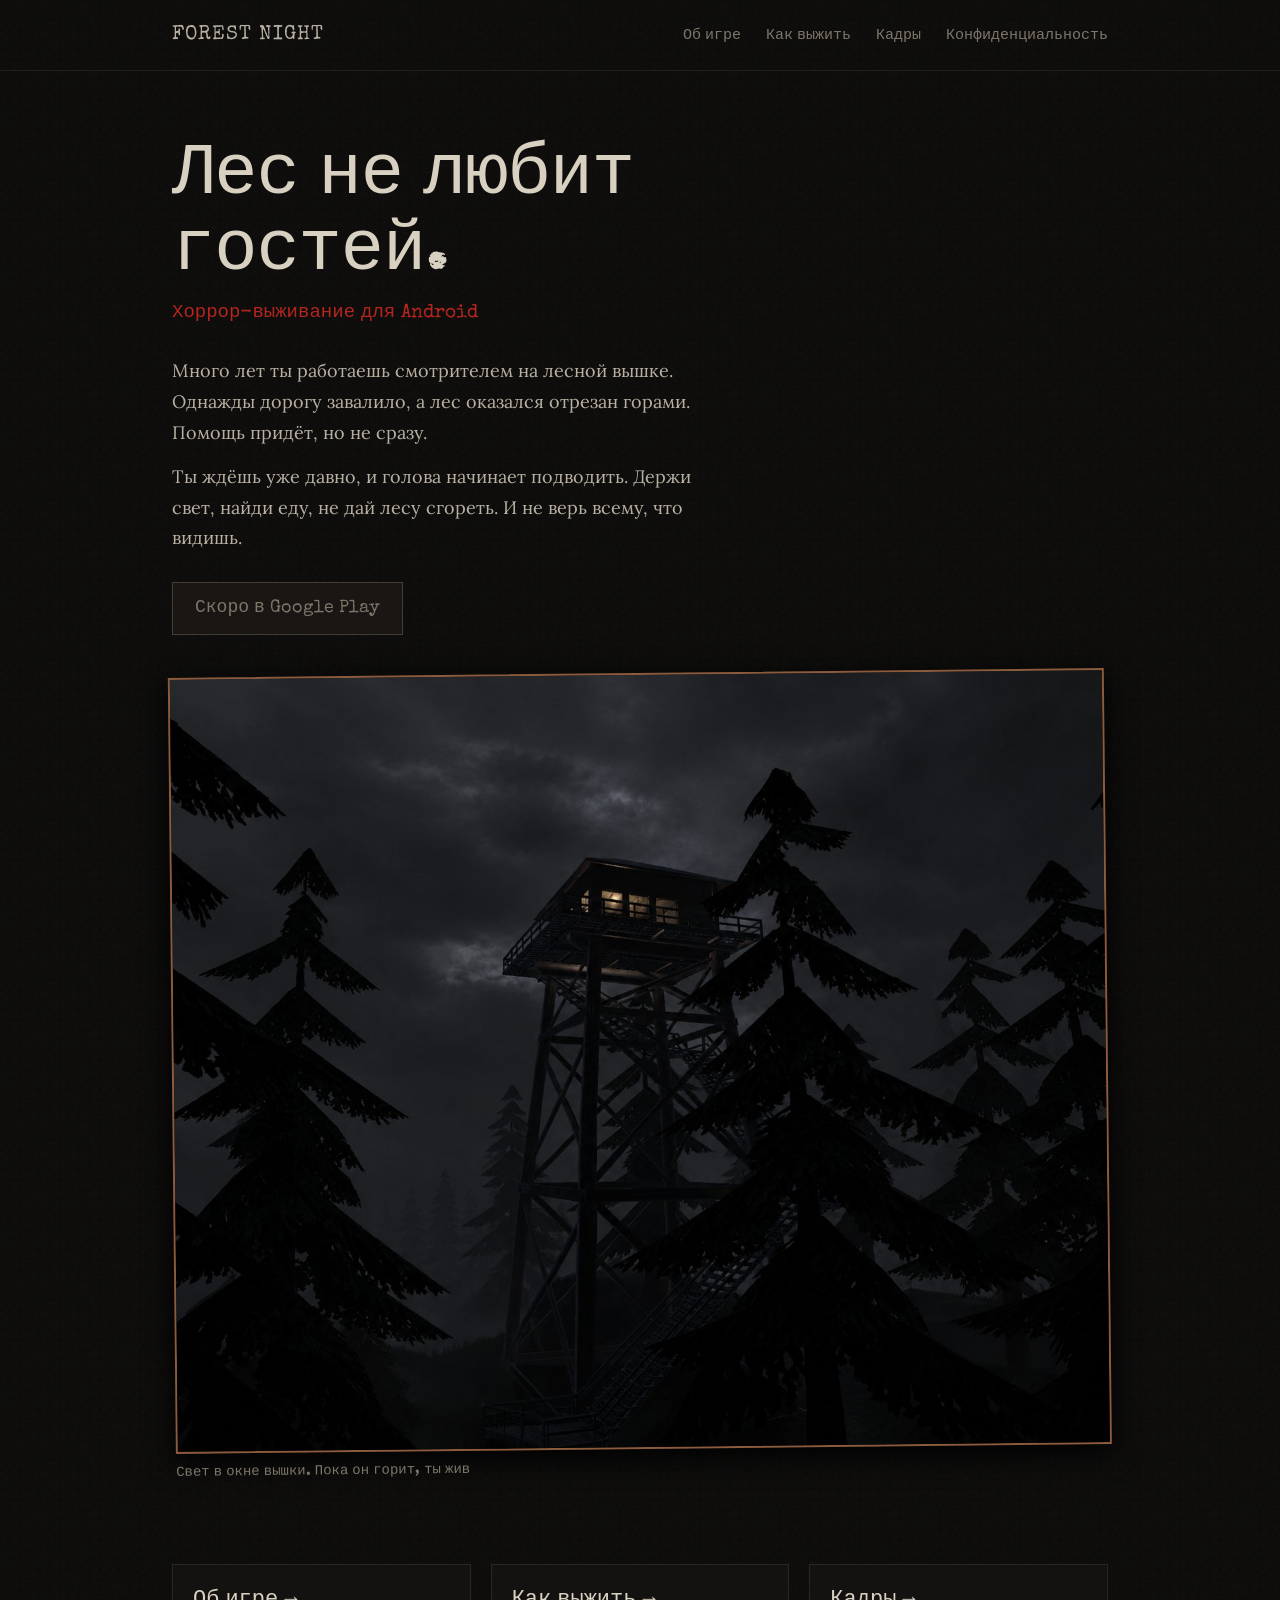
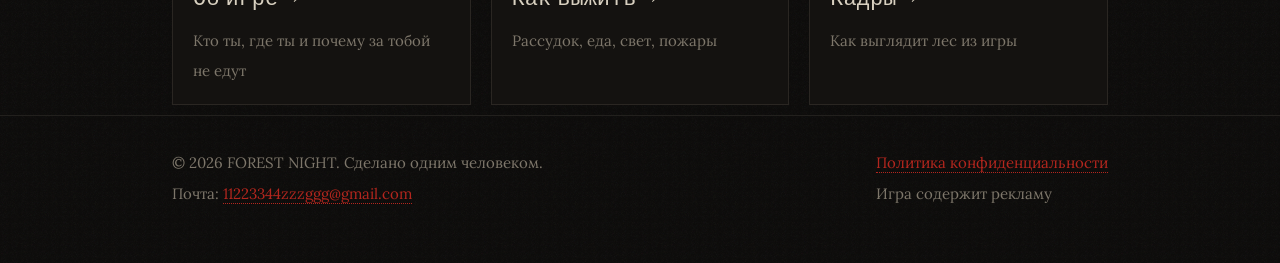
==== index.html @ fa655fe7 "Add files via upload" ====
<!DOCTYPE html>
<html lang="ru">
<head>
<meta charset="utf-8">
<meta name="viewport" content="width=device-width, initial-scale=1">
<title>FOREST NIGHT — хоррор-выживание на лесной вышке для Android</title>
<meta name="description" content="Мобильный хоррор: ты лесной смотритель на вышке, дорогу завалило, спасатели придут нескоро, а ночью в лесу кто-то ходит.">
<link rel="preconnect" href="https://fonts.googleapis.com">
<link rel="preconnect" href="https://fonts.gstatic.com" crossorigin>
<link href="https://fonts.googleapis.com/css2?family=Lora:ital@0;1&family=Special+Elite&display=swap" rel="stylesheet">
<link rel="stylesheet" href="style.css">
</head><body>
<header class="top">
  <div class="wrap">
    <a class="logo" href="index.html">FOREST NIGHT</a>
    <nav>
      <a href="about.html">Об игре</a>
      <a href="survive.html">Как выжить</a>
      <a href="gallery.html">Кадры</a>
      <a href="privacy.html">Конфиденциальность</a>
    </nav>
  </div>
</header>
<main><div class="wrap">
  <div class="hero">
    <h1>Лес не любит<br>гостей.</h1>
    <p class="sub">Хоррор-выживание для Android</p>
    <p>Много лет ты работаешь смотрителем на лесной вышке. Однажды дорогу завалило, а лес оказался отрезан горами. Помощь придёт, но не сразу.</p>
    <p>Ты ждёшь уже давно, и голова начинает подводить. Держи свет, найди еду, не дай лесу сгореть. И не верь всему, что видишь.</p>
    <a class="btn off" href="#">Скоро в Google Play</a>
    <figure class="shot tilt3">
      <img src="img/tower.jpg" alt="Лесная вышка ночью, в окне горит свет" width="1378" height="1141">
      <figcaption>Свет в окне вышки. Пока он горит, ты жив</figcaption>
    </figure>
  </div>
  <div class="cards">
    <a href="about.html"><b>Об игре →</b><span>Кто ты, где ты и почему за тобой не едут</span></a>
    <a href="survive.html"><b>Как выжить →</b><span>Рассудок, еда, свет, пожары</span></a>
    <a href="gallery.html"><b>Кадры →</b><span>Как выглядит лес из игры</span></a>
  </div>
</div></main>
<footer>
  <div class="wrap">
    <div>
      <p>© 2026 FOREST NIGHT. Сделано одним человеком.</p>
      <p>Почта: <a href="mailto:11223344zzzggg@gmail.com">11223344zzzggg@gmail.com</a></p>
    </div>
    <div>
      <p><a href="privacy.html">Политика конфиденциальности</a></p>
      <p>Игра содержит рекламу</p>
    </div>
  </div>
</footer>
</body>
</html>
---- style.css ----
:root{
  --bg:#0c0b0a;
  --bg2:#141210;
  --text:#b8b0a2;
  --dim:#7d766a;
  --rust:#8c5b3d;
  --blood:#b3261e;
  --sanity:#7a2287;
  --head:'Special Elite','Courier New',monospace;
  --body:'Lora',Georgia,'Times New Roman',serif;
}
*{box-sizing:border-box}
html{scroll-behavior:smooth}
body{
  margin:0;background:var(--bg);color:var(--text);
  font:18px/1.7 var(--body);
  background-image:url("data:image/svg+xml,%3Csvg xmlns='http://www.w3.org/2000/svg' width='160' height='160'%3E%3Cfilter id='n'%3E%3CfeTurbulence baseFrequency='.9' numOctaves='2'/%3E%3C/filter%3E%3Crect width='160' height='160' filter='url(%23n)' opacity='.06'/%3E%3C/svg%3E");
}
a{color:var(--blood);text-decoration:none;border-bottom:1px dotted var(--blood)}
a:hover{color:#e04a40}
.wrap{max-width:980px;margin:0 auto;padding:0 22px}

header.top{padding:18px 0;border-bottom:1px solid #22201d}
header.top .wrap{display:flex;justify-content:space-between;align-items:baseline;gap:12px;flex-wrap:wrap}
.logo{font-family:var(--head);font-size:20px;color:var(--text);border:0;letter-spacing:1px}
nav a{font-family:var(--head);font-size:15px;margin-left:20px;color:var(--dim);border:0}
nav a:hover{color:var(--text)}

.hero{padding:70px 0 50px;position:relative}
.hero h1{font-family:var(--head);font-weight:400;font-size:clamp(38px,7vw,72px);line-height:1.05;margin:0 0 6px;color:#d8d0c0;letter-spacing:-1px}
.hero .sub{font-family:var(--head);color:var(--blood);font-size:19px;margin:0 0 26px}
.hero p{max-width:560px;margin:0 0 14px}
.hero .shot{margin-top:38px}

.btn{display:inline-block;font-family:var(--head);font-size:18px;color:#e8dfcf;background:#3a0f0c;border:1px solid var(--blood);padding:10px 22px;margin-top:14px}
.btn:hover{background:var(--blood);color:#fff}
.btn.off{border-color:#443d36;background:#191614;color:var(--dim);cursor:default}

.shot{margin:0}
.shot img{display:block;width:100%;height:auto;border:2px solid var(--rust);box-shadow:0 8px 30px #000}
.shot figcaption{font-family:var(--head);font-size:14px;color:var(--dim);margin-top:8px}

section{padding:46px 0;border-top:1px solid #1e1c19}
section h2{font-family:var(--head);font-weight:400;font-size:30px;margin:0 0 4px;color:#cfc6b6}
section h2 small{font-size:15px;color:var(--dim);margin-left:10px}

.row{display:grid;grid-template-columns:1fr 1.15fr;gap:34px;align-items:center;margin-top:22px}
.row.flip{grid-template-columns:1.15fr 1fr}
.row.flip .shot{order:-1}
.tilt1{transform:rotate(-1.2deg)}
.tilt2{transform:rotate(.9deg)}
.tilt3{transform:rotate(-.6deg)}
.row p{margin:0 0 12px}

.note{font-family:var(--head);color:var(--dim);border-left:3px solid var(--rust);padding:2px 0 2px 16px;margin:30px 0 0;max-width:600px}

.bar{height:10px;background:#1a1816;border:1px solid var(--rust);max-width:260px;margin:6px 0 14px}
.bar i{display:block;height:100%;background:var(--sanity);width:62%}

footer{border-top:1px solid #22201d;padding:34px 0 50px;color:var(--dim);font-size:15px}
footer .wrap{display:flex;justify-content:space-between;gap:20px;flex-wrap:wrap}
footer p{margin:0 0 6px}

.doc{padding:50px 0}
.doc h1{font-family:var(--head);font-weight:400;font-size:38px;margin:0 0 6px;color:#d8d0c0}
.doc h2{font-family:var(--head);font-weight:400;font-size:22px;margin:34px 0 6px;color:#cfc6b6}
.doc p,.doc li{max-width:700px}

@media(max-width:760px){
  body{font-size:17px}
  .row,.row.flip{grid-template-columns:1fr;gap:18px}
  .row.flip .shot{order:0}
  .hero{padding-top:44px}
  nav a{margin:0 16px 0 0}
}

/* --- многостраничная версия --- */
nav a.on{color:var(--text);border-bottom:1px solid var(--blood)}
.page{padding:56px 0 30px}
.page h1{font-family:var(--head);font-weight:400;font-size:clamp(34px,6vw,54px);line-height:1.1;margin:0 0 8px;color:#d8d0c0}
.page .sub{font-family:var(--head);color:var(--blood);font-size:18px;margin:0 0 26px}
.page p{max-width:680px;margin:0 0 14px}
.cards{display:grid;grid-template-columns:repeat(3,1fr);gap:20px;margin:34px 0 10px}
.cards a{display:block;border:1px solid #2a2622;padding:18px 20px;background:var(--bg2);color:var(--text)}
.cards a:hover{border-color:var(--blood)}
.cards b{font-family:var(--head);font-weight:400;font-size:22px;display:block;color:#d8d0c0;margin-bottom:4px}
.cards span{font-size:15px;color:var(--dim)}
.guide{padding:38px 0 6px;border-top:1px solid #1e1c19}
.guide h2{font-family:var(--head);font-weight:400;font-size:28px;margin:0 0 8px;color:#cfc6b6}
.guide p{max-width:680px;margin:0 0 12px}
.guide .shot{margin-top:18px}
.gal{display:grid;grid-template-columns:1fr 1fr;gap:28px;margin:28px 0 40px}
.gal .wide{grid-column:1/-1}
.gal .shot:nth-child(odd){transform:rotate(-.5deg)}
.gal .shot:nth-child(even){transform:rotate(.6deg)}
@media(max-width:760px){.cards,.gal{grid-template-columns:1fr}.gal .shot{transform:none!important}}
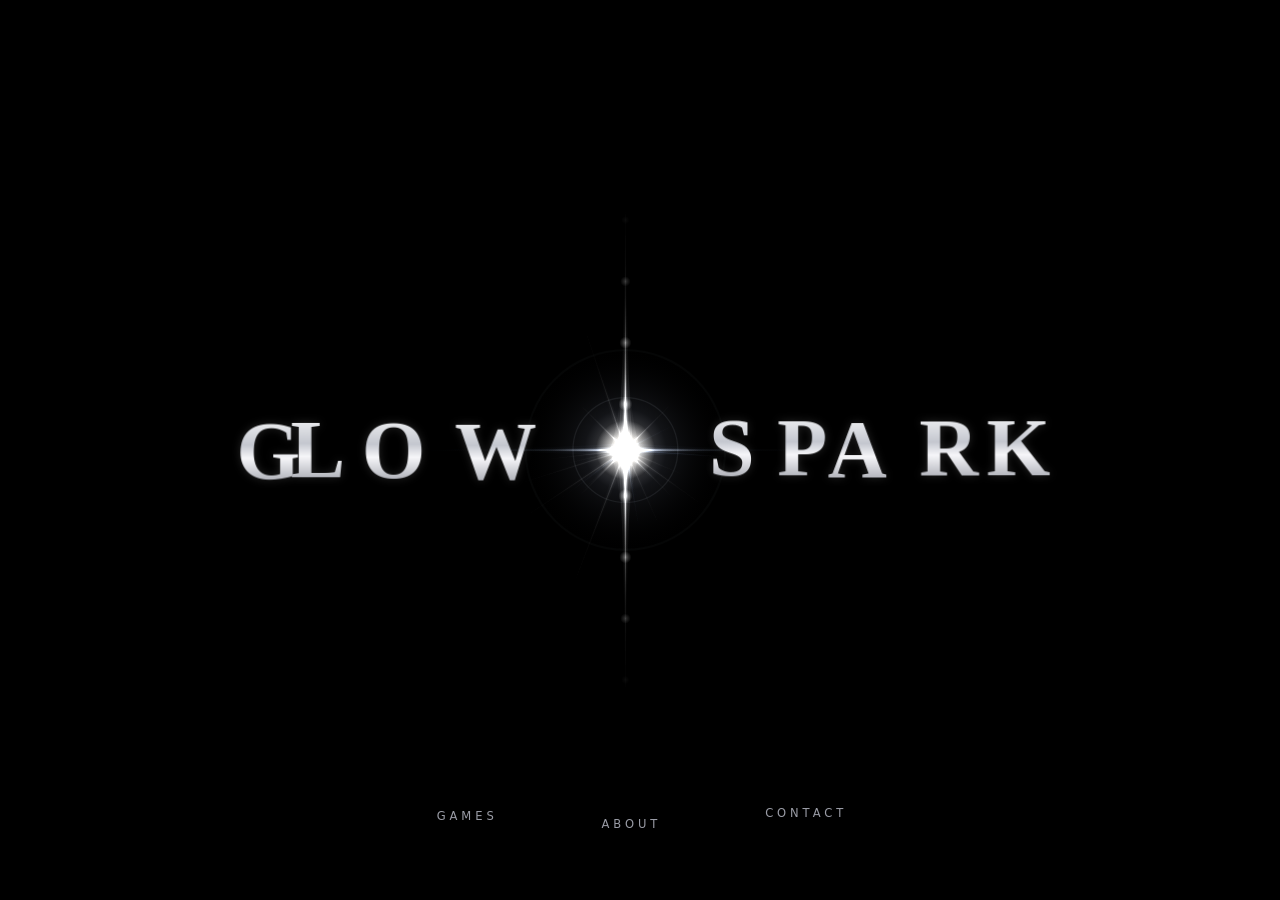
==== commit f6c8e40b: "Rename GLOW SPARK1.html to index.html" ====
--- a/index.html
+++ b/index.html
@@ -2,54 +2,149 @@
 <html lang="ru">
 <head>
 <meta charset="utf-8">
-<meta name="viewport" content="width=device-width, initial-scale=1">
-<title>FOREST NIGHT — хоррор-выживание на лесной вышке для Android</title>
-<meta name="description" content="Мобильный хоррор: ты лесной смотритель на вышке, дорогу завалило, спасатели придут нескоро, а ночью в лесу кто-то ходит.">
+<meta name="viewport" content="width=device-width, initial-scale=1, viewport-fit=cover">
+<title>GLOW SPARK</title>
 <link rel="preconnect" href="https://fonts.googleapis.com">
 <link rel="preconnect" href="https://fonts.gstatic.com" crossorigin>
-<link href="https://fonts.googleapis.com/css2?family=Lora:ital@0;1&family=Special+Elite&display=swap" rel="stylesheet">
-<link rel="stylesheet" href="style.css">
-</head><body>
-<header class="top">
-  <div class="wrap">
-    <a class="logo" href="index.html">FOREST NIGHT</a>
-    <nav>
-      <a href="about.html">Об игре</a>
-      <a href="survive.html">Как выжить</a>
-      <a href="gallery.html">Кадры</a>
-      <a href="privacy.html">Конфиденциальность</a>
-    </nav>
-  </div>
-</header>
-<main><div class="wrap">
-  <div class="hero">
-    <h1>Лес не любит<br>гостей.</h1>
-    <p class="sub">Хоррор-выживание для Android</p>
-    <p>Много лет ты работаешь смотрителем на лесной вышке. Однажды дорогу завалило, а лес оказался отрезан горами. Помощь придёт, но не сразу.</p>
-    <p>Ты ждёшь уже давно, и голова начинает подводить. Держи свет, найди еду, не дай лесу сгореть. И не верь всему, что видишь.</p>
-    <a class="btn off" href="#">Скоро в Google Play</a>
-    <figure class="shot tilt3">
-      <img src="img/tower.jpg" alt="Лесная вышка ночью, в окне горит свет" width="1378" height="1141">
-      <figcaption>Свет в окне вышки. Пока он горит, ты жив</figcaption>
-    </figure>
-  </div>
-  <div class="cards">
-    <a href="about.html"><b>Об игре →</b><span>Кто ты, где ты и почему за тобой не едут</span></a>
-    <a href="survive.html"><b>Как выжить →</b><span>Рассудок, еда, свет, пожары</span></a>
-    <a href="gallery.html"><b>Кадры →</b><span>Как выглядит лес из игры</span></a>
-  </div>
-</div></main>
-<footer>
-  <div class="wrap">
-    <div>
-      <p>© 2026 FOREST NIGHT. Сделано одним человеком.</p>
-      <p>Почта: <a href="mailto:11223344zzzggg@gmail.com">11223344zzzggg@gmail.com</a></p>
-    </div>
-    <div>
-      <p><a href="privacy.html">Политика конфиденциальности</a></p>
-      <p>Игра содержит рекламу</p>
-    </div>
-  </div>
-</footer>
+<link href="https://fonts.googleapis.com/css2?family=Cinzel:wght@500;600&family=Montserrat:wght@500&display=swap" rel="stylesheet">
+<style>
+:root{color-scheme:dark;--bg:#000;box-sizing:border-box;padding-top:env(safe-area-inset-top,0px);padding-bottom:env(safe-area-inset-bottom,0px)}
+html{height:100%;background:var(--bg);scroll-padding-top:env(safe-area-inset-top,0px)}
+body{margin:0;height:100%;background:var(--bg);overflow:hidden;touch-action:none;-webkit-user-select:none;user-select:none}
+#fx{position:fixed;inset:0;width:100%;height:100%;display:block}
+.stage{position:fixed;inset:0;display:grid;place-items:center;pointer-events:none}
+h1{margin:0;display:flex;align-items:center;font:600 clamp(26px,6.4vw,104px)/1 Cinzel,"Trajan Pro",Georgia,serif;letter-spacing:.02em}
+.w{display:flex}
+#gap{width:clamp(56px,13vw,190px);height:1px}
+.ch{display:inline-block;margin:0 .085em;will-change:transform,opacity;
+  background:linear-gradient(180deg,#fff 0%,#c4c7cf 42%,#f6f6f9 58%,#8b8e98 100%);
+  -webkit-background-clip:text;background-clip:text;color:transparent}
+.nav{position:fixed;left:0;right:0;bottom:calc(64px + env(safe-area-inset-bottom,0px));display:flex;justify-content:center;align-items:center;gap:clamp(24px,7vw,88px)}
+.nav button{appearance:none;background:none;border:0;margin:0;padding:10px 6px;cursor:pointer;font:500 clamp(10px,.9vw,12px)/1 Montserrat,system-ui,sans-serif;letter-spacing:.34em;text-indent:.34em;color:#9a9ca6;transition:color .3s,text-shadow .3s;animation:glint 8s ease-in-out infinite;-webkit-tap-highlight-color:transparent}
+.nav button:nth-child(1){transform:translateY(-3px)}
+.nav button:nth-child(2){transform:translateY(5px);animation-duration:11s;animation-delay:-4s}
+.nav button:nth-child(3){transform:translateY(-6px);animation-duration:9.5s;animation-delay:-7s}
+.nav button:hover,.nav button:focus-visible{animation:none;outline:none;color:#fff;text-shadow:0 0 6px #fff,0 0 16px rgba(205,218,255,.9),0 0 36px rgba(170,195,255,.6)}
+@keyframes glint{0%,58%,100%{color:#9a9ca6;text-shadow:0 0 0 rgba(255,255,255,0)}70%{color:#eceef6;text-shadow:0 0 8px rgba(255,255,255,.5),0 0 20px rgba(190,205,255,.3)}82%{color:#9a9ca6;text-shadow:0 0 0 rgba(255,255,255,0)}}
+@media (prefers-reduced-motion:reduce){.nav button{animation:none}}
+.nav{z-index:5}
+.nav button[aria-expanded="true"]{animation:none;color:#fff;text-shadow:0 0 6px #fff,0 0 16px rgba(205,218,255,.9),0 0 36px rgba(170,195,255,.6)}
+.veil{position:fixed;inset:0;z-index:3;display:grid;grid-template-rows:minmax(0,1fr);place-items:center;padding:16px 16px 124px;background:rgba(0,0,0,.62);opacity:0;visibility:hidden;transition:opacity .35s,visibility .35s}
+.veil.on{opacity:1;visibility:visible}
+.card{display:none;position:relative;box-sizing:border-box;width:min(100%,480px);max-height:100%;overflow:auto;touch-action:pan-y;-webkit-user-select:text;user-select:text;padding:28px 26px 26px;background:rgba(10,10,13,.84);-webkit-backdrop-filter:blur(12px);backdrop-filter:blur(12px);border:1px solid rgba(255,255,255,.14);border-radius:3px;box-shadow:0 0 70px rgba(190,205,255,.14),inset 0 0 40px rgba(255,255,255,.03);color:#c4c6cf;font:400 14px/1.65 Montserrat,system-ui,sans-serif}
+.card.on{display:block;animation:rise .4s ease both}
+@keyframes rise{from{opacity:0;transform:translateY(10px)}to{opacity:1;transform:none}}
+.card h2{margin:0 0 16px;font:600 22px/1.1 Cinzel,Georgia,serif;letter-spacing:.14em;color:#f2f3f8}
+.card p{margin:0 0 12px}
+.card :focus-visible{outline:1px solid rgba(255,255,255,.65);outline-offset:3px}
+.x{position:absolute;top:8px;right:10px;appearance:none;background:none;border:0;padding:6px 10px;color:#9a9ca6;font:24px/1 system-ui,sans-serif;cursor:pointer;transition:color .3s,text-shadow .3s}
+.x:hover{color:#fff;text-shadow:0 0 10px rgba(205,218,255,.9)}
+.game{border:1px solid rgba(255,255,255,.14);transition:border-color .3s,box-shadow .3s}
+.game:hover{border-color:rgba(255,255,255,.4);box-shadow:0 0 30px rgba(190,205,255,.18)}
+.game img{display:block;width:100%;height:170px;object-fit:cover;object-position:50% 28%;filter:brightness(.92)}
+.gi{padding:16px 18px 18px}
+.gi h3{margin:0 0 4px;font:600 22px/1.15 Cinzel,Georgia,serif;letter-spacing:.1em;color:#fff;text-shadow:0 0 14px rgba(200,215,255,.35)}
+.gi .tag{margin:0 0 10px;font-size:12px;letter-spacing:.08em;color:#9a9ca6}
+.badge{display:inline-block;padding:4px 10px;border:1px solid rgba(255,255,255,.28);font-size:11px;letter-spacing:.12em;color:#e6e8f0}
+.card a.mail{color:#fff;text-decoration:none;border-bottom:1px dotted rgba(255,255,255,.45);word-break:break-all}
+.card a.mail:hover{text-shadow:0 0 10px rgba(205,218,255,.9)}
+@media (prefers-reduced-motion:reduce){.card.on{animation:none}}
+.stage{transition:transform .7s cubic-bezier(.22,.7,.2,1)}
+body.open .stage{transform:translateY(-34vh)}
+.veil{background:none;padding:calc(16vh + 90px) 16px 124px;place-items:start center}
+.card{padding:22px;font-size:13.5px}
+.card h2{font-size:20px;margin-bottom:12px}
+.game{display:block;color:inherit;text-decoration:none}
+.game img{height:104px}
+.gi{padding:14px 16px 16px}
+#p-about{width:min(100%,340px);text-align:center;padding:34px 26px}
+#p-about .only{margin:0;font-size:17px;letter-spacing:.12em;color:#f2f3f8}
+</style>
+</head>
+<body>
+<canvas id="fx"></canvas>
+<main class="stage"><h1 id="title" aria-label="Glow Spark"><span class="w" id="wl" aria-hidden="true"></span><span id="gap"></span><span class="w" id="wr" aria-hidden="true"></span></h1></main>
+<nav class="nav" style="pointer-events:auto"><button type="button" data-p="games">GAMES</button><button type="button" data-p="about">ABOUT</button><button type="button" data-p="contact">CONTACT</button></nav>
+<div class="veil" id="veil">
+<section class="card" id="p-games" role="dialog" aria-label="Игры"><button class="x" type="button" aria-label="Закрыть">×</button><h2>Игры</h2>
+<a class="game" href="about.html"><img src="[data-uri]" alt="Лесная вышка ночью, в окне горит свет" width="640" height="530"><div class="gi"><h3>FOREST NIGHT</h3><p class="tag">Хоррор-выживание для Android</p><p>Ты лесной смотритель на вышке. Дорогу завалило, помощь придёт нескоро, а ночью в лесу кто-то ходит. Держи свет, найди еду, не дай лесу сгореть.</p><span class="badge">Скоро в Google Play</span></div></a></section>
+<section class="card" id="p-about" role="dialog" aria-label="О студии"><button class="x" type="button" aria-label="Закрыть">×</button><p class="only">Инди разработчик игр</p></section>
+<section class="card" id="p-contact" role="dialog" aria-label="Связь"><button class="x" type="button" aria-label="Закрыть">×</button><h2>Связь</h2>
+<p>Вопросы, баги и предложения пиши на почту:</p>
+<p><a class="mail" href="mailto:11223344zzzggg@gmail.com">11223344zzzggg@gmail.com</a></p></section>
+</div>
+<script>
+(()=>{
+const cv=document.getElementById('fx'),ctx=cv.getContext('2d'),title=document.getElementById('title'),gap=document.getElementById('gap');
+const L=[];
+function build(el,text){[...text].forEach(c=>{const s=document.createElement('span');s.className='ch';s.textContent=c;el.appendChild(s);
+  L.push({s,x:0,y:0,r:0,o:1,cx:0,cy:0,ph:Math.random()*6.28,sp:.4+Math.random()*.8,am:7+Math.random()*13,rs:Math.random()<.5?-1:1,rv:.4+Math.random()*.8})})}
+build(document.getElementById('wl'),'GLOW');build(document.getElementById('wr'),'SPARK');
+const R=[];for(let i=0;i<64;i++)R.push({a:Math.random()*6.283,sp:(Math.random()-.5)*.3,len:.3+Math.random()*.7,ph:Math.random()*6.28,f:1+Math.random()*2.5,c:Math.random()<.3});
+let W,H,dpr,sx,sy,S,mx=-1e4,my=-1e4,k=0;
+function layout(){dpr=Math.min(devicePixelRatio||1,2);W=innerWidth;H=innerHeight;cv.width=W*dpr;cv.height=H*dpr;S=Math.max(.65,Math.min(W,H*1.5)/1000);
+  const g=gap.getBoundingClientRect();sx=g.left+g.width/2;sy=g.top+g.height/2;
+  L.forEach(l=>{const r=l.s.getBoundingClientRect();l.cx=r.left+r.width/2-l.x;l.cy=r.top+r.height/2-l.y})}
+addEventListener('resize',layout);addEventListener('load',layout);layout();
+if(document.fonts)document.fonts.ready.then(layout);
+const mv=e=>{mx=e.clientX;my=e.clientY};
+addEventListener('pointermove',mv);addEventListener('pointerdown',mv);
+addEventListener('pointerup',e=>{if(e.pointerType==='touch'){mx=my=-1e4}});
+document.documentElement.addEventListener('mouseleave',()=>{mx=my=-1e4});
+let GW,GC;
+function mk(c){const g=ctx.createLinearGradient(0,0,100,0);[[0,1],[.1,.7],[.28,.34],[.55,.1],[1,0]].forEach(([p,m])=>g.addColorStop(p,`rgba(${c},${m})`));return g}
+const LY=[[4.2,.14],[1.8,.32],[.65,.9]];
+function spike(ang,len,wid,a,g,both){ctx.save();ctx.translate(sx,sy);ctx.rotate(ang);ctx.fillStyle=g;
+  for(const s of both?[-1,1]:[1]){ctx.save();ctx.scale(len/100*s,1);
+    for(const[wm,am]of LY){ctx.globalAlpha=Math.min(1,a*am);const w=wid*wm;ctx.beginPath();ctx.moveTo(0,-w);ctx.quadraticCurveTo(22,-w*.14,100,0);ctx.quadraticCurveTo(22,w*.14,0,w);ctx.fill()}
+    ctx.restore()}
+  ctx.restore();ctx.globalAlpha=1}
+function ring(r,a,lw){ctx.strokeStyle=`rgba(225,235,255,${a})`;ctx.lineWidth=lw;ctx.beginPath();ctx.arc(sx,sy,r,0,6.283);ctx.stroke()}
+function dot(x,y,r,a){const g=ctx.createRadialGradient(x,y,0,x,y,r);g.addColorStop(0,`rgba(255,255,255,${a})`);g.addColorStop(1,'rgba(255,255,255,0)');ctx.fillStyle=g;ctx.fillRect(x-r,y-r,r*2,r*2)}
+function frame(ms){
+  {const r0=gap.getBoundingClientRect();sx=r0.left+r0.width/2;sy=r0.top+r0.height/2}
+  const t=ms/1000,Rad=Math.max(280,Math.min(W,H*1.6)*.42);
+  let tk=Math.max(0,1-Math.hypot(mx-sx,(my-sy)*.8)/Rad);tk=tk*tk*(3-2*tk);k+=(tk-k)*.08;
+  const pulse=1+.08*Math.sin(t*2.2)+.04*Math.sin(t*5.3+1);
+  /* letters */
+  for(const l of L){
+    const dir=l.cx<sx?-1:1,fall=1-Math.min(1,Math.abs(l.cx-sx)/(W*.5))*.6;
+    const tx=dir*k*(12+W*.06*fall)+Math.sin(t*l.sp+l.ph)*l.am*Math.min(1,W/900);
+    const ty=l.rs*k*9*Math.sin(l.ph)+Math.cos(t*l.sp*.7+l.ph)*2;
+    l.x+=(tx-l.x)*.12;l.y+=(ty-l.y)*.12;l.r+=(dir*k*l.rs*5*l.rv-l.r)*.12;l.o+=((1-.2*k)-l.o)*.12;
+    l.s.style.transform=`translate(${l.x.toFixed(1)}px,${l.y.toFixed(1)}px) rotate(${l.r.toFixed(1)}deg)`;l.s.style.opacity=l.o.toFixed(2)}
+  title.style.filter=`drop-shadow(0 0 ${(4+k*22).toFixed(1)}px rgba(255,255,255,${(.15+k*.55).toFixed(2)})) brightness(${(1+k*.45).toFixed(2)})`;
+  /* light */
+  ctx.setTransform(dpr,0,0,dpr,0,0);ctx.clearRect(0,0,W,H);ctx.globalCompositeOperation='lighter';
+  if(!GW){GW=mk('255,255,255');GC=mk('160,195,255')}
+  const Lv=H*(.34+.18*k)*pulse;
+  spike(0,W*(.22+.5*k)*pulse,(1.4+1.6*k)*S,.3+.45*k,GC,true);
+  let gr=(90+380*k)*S*pulse,g=ctx.createRadialGradient(sx,sy,0,sx,sy,gr);
+  g.addColorStop(0,`rgba(255,255,255,${.55+.4*k})`);g.addColorStop(.12,`rgba(255,248,235,${.34+.3*k})`);g.addColorStop(.4,`rgba(205,218,255,${.09+.17*k})`);g.addColorStop(1,'rgba(0,0,0,0)');
+  ctx.fillStyle=g;ctx.fillRect(sx-gr,sy-gr,gr*2,gr*2);
+  if(k>.02){gr=W*.45*k;g=ctx.createRadialGradient(sx,sy,0,sx,sy,gr);g.addColorStop(0,`rgba(230,238,255,${.18*k})`);g.addColorStop(1,'rgba(0,0,0,0)');ctx.fillStyle=g;ctx.fillRect(sx-gr,sy-gr,gr*2,gr*2)}
+  for(let i=0;i<2;i++){const p=(t*(.28+.35*k)+i*.5)%1;ring(p*(140+420*k)*S,(1-p)*(1-p)*(.12+.3*k),1+2*(1-p))}
+  ring((46+150*k)*S*pulse,.07+.16*k,1.2);
+  const n=18+Math.round(46*k);
+  for(let i=0;i<n;i++){const r=R[i],f=.5+.5*Math.sin(t*r.f+r.ph),len=(50+(120+520*k)*r.len)*S*(.55+.45*f)*pulse;
+    spike(r.a+t*r.sp*(1+2.2*k),len,(.9+.9*k)*S,(.28+.55*k)*(.45+.55*f),r.c?GC:GW,false)}
+  spike(Math.PI/4,(70+260*k)*S*pulse,.9*S,.55,GW,true);spike(-Math.PI/4,(70+260*k)*S*pulse,.9*S,.55,GW,true);
+  const wv=(1.5+2.6*k)*S*pulse;
+  spike(Math.PI/2,Lv,wv*1.15,1,GW,true);spike(Math.PI/2,Lv*.55,wv*2.2,.55,GW,true);
+  spike(0,(120+460*k)*S*pulse,wv*.7,1,GW,true);
+  for(let i=0;i<4;i++){const p=(t*(.22+.3*k)+i/4)%1,y=p*Lv*.9,rr=(6+8*k)*S*(1-p*.5),a=(1-p)*(.6+.4*k);dot(sx,sy-y,rr,a);dot(sx,sy+y,rr,a)}
+  dot(sx,sy,(26+40*k)*S*pulse,1);dot(sx,sy,(9+12*k)*S*pulse,1);
+  ctx.globalCompositeOperation='source-over';
+  requestAnimationFrame(frame)}
+requestAnimationFrame(frame);
+const veil=document.getElementById('veil'),bt=[...document.querySelectorAll('.nav button')],cd=[...document.querySelectorAll('.card')];let cur=null;
+function openP(id){cur=id;document.body.classList.add("open");cd.forEach(c=>c.classList.remove('on'));void veil.offsetWidth;const c=document.getElementById('p-'+id);c.classList.add('on');veil.classList.add('on');bt.forEach(b=>b.setAttribute('aria-expanded',String(b.dataset.p===id)));c.querySelector('.x').focus({preventScroll:true})}
+function closeP(){const b=bt.find(b=>b.dataset.p===cur);cur=null;document.body.classList.remove("open");veil.classList.remove('on');bt.forEach(b=>b.setAttribute('aria-expanded','false'));if(b)b.focus({preventScroll:true})}
+bt.forEach(b=>b.addEventListener('click',()=>cur===b.dataset.p?closeP():openP(b.dataset.p)));
+veil.addEventListener('click',e=>{if(e.target===veil)closeP()});
+cd.forEach(c=>c.querySelector('.x').addEventListener('click',closeP));
+addEventListener('keydown',e=>{if(e.key==='Escape'&&cur)closeP()});
+})();
+</script>
 </body>
 </html>
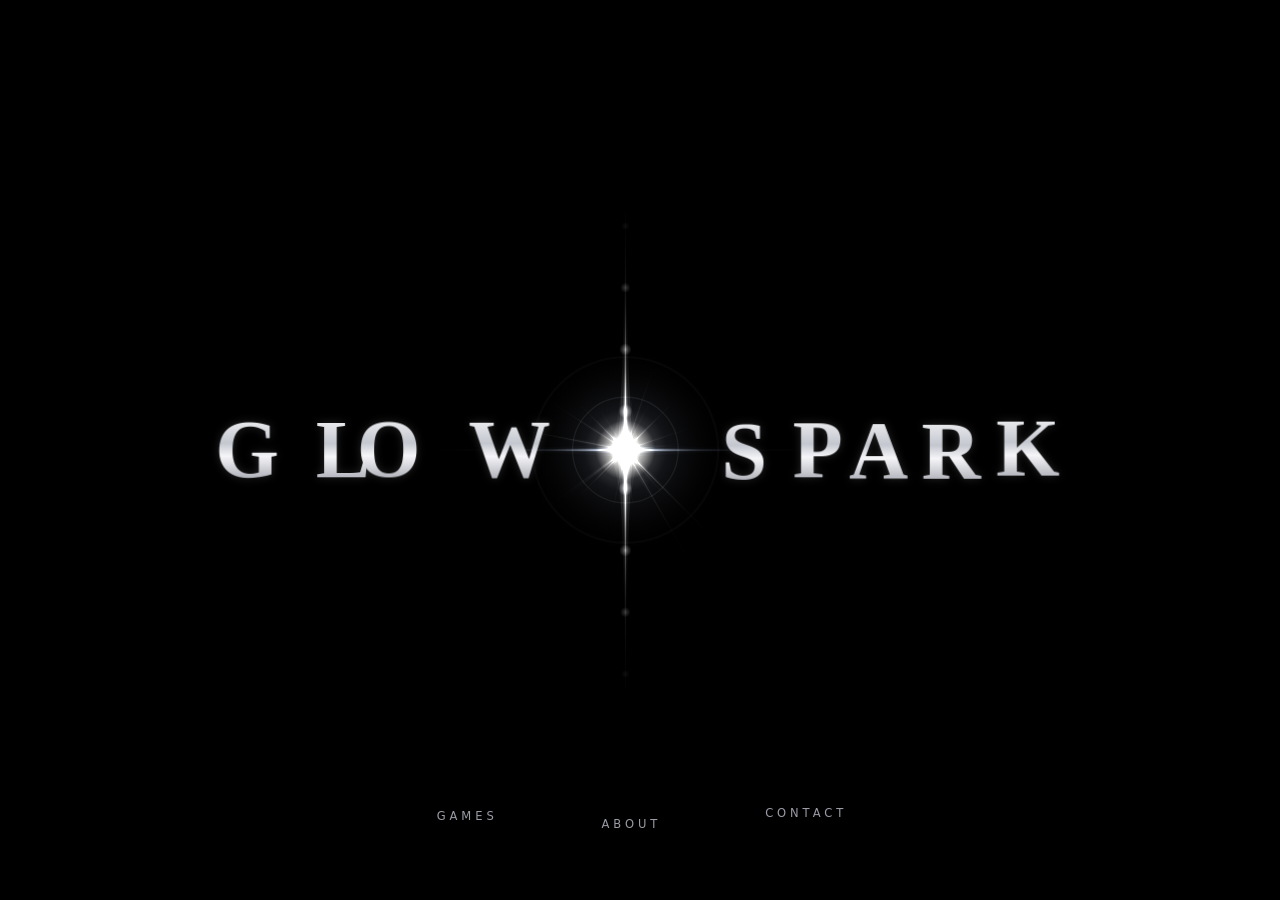
==== commit 7cb679d0: "Update index.html" ====
--- a/index.html
+++ b/index.html
@@ -67,7 +67,7 @@
 <nav class="nav" style="pointer-events:auto"><button type="button" data-p="games">GAMES</button><button type="button" data-p="about">ABOUT</button><button type="button" data-p="contact">CONTACT</button></nav>
 <div class="veil" id="veil">
 <section class="card" id="p-games" role="dialog" aria-label="Игры"><button class="x" type="button" aria-label="Закрыть">×</button><h2>Игры</h2>
-<a class="game" href="about.html"><img src="[data-uri]" alt="Лесная вышка ночью, в окне горит свет" width="640" height="530"><div class="gi"><h3>FOREST NIGHT</h3><p class="tag">Хоррор-выживание для Android</p><p>Ты лесной смотритель на вышке. Дорогу завалило, помощь придёт нескоро, а ночью в лесу кто-то ходит. Держи свет, найди еду, не дай лесу сгореть.</p><span class="badge">Скоро в Google Play</span></div></a></section>
+<a class="game" href="about.html"><img src="[data-uri]" alt="Лесная вышка ночью, в окне горит свет" width="640" height="530"><div class="gi"><h3>Fireward</h3><p class="tag">Хоррор-выживание для Android</p><p>Ты лесной смотритель на вышке. Дорогу завалило, помощь придёт нескоро, а ночью в лесу кто-то ходит. Держи свет, найди еду, не дай лесу сгореть.</p><span class="badge">Скоро в Google Play</span></div></a></section>
 <section class="card" id="p-about" role="dialog" aria-label="О студии"><button class="x" type="button" aria-label="Закрыть">×</button><p class="only">Инди разработчик игр</p></section>
 <section class="card" id="p-contact" role="dialog" aria-label="Связь"><button class="x" type="button" aria-label="Закрыть">×</button><h2>Связь</h2>
 <p>Вопросы, баги и предложения пиши на почту:</p>
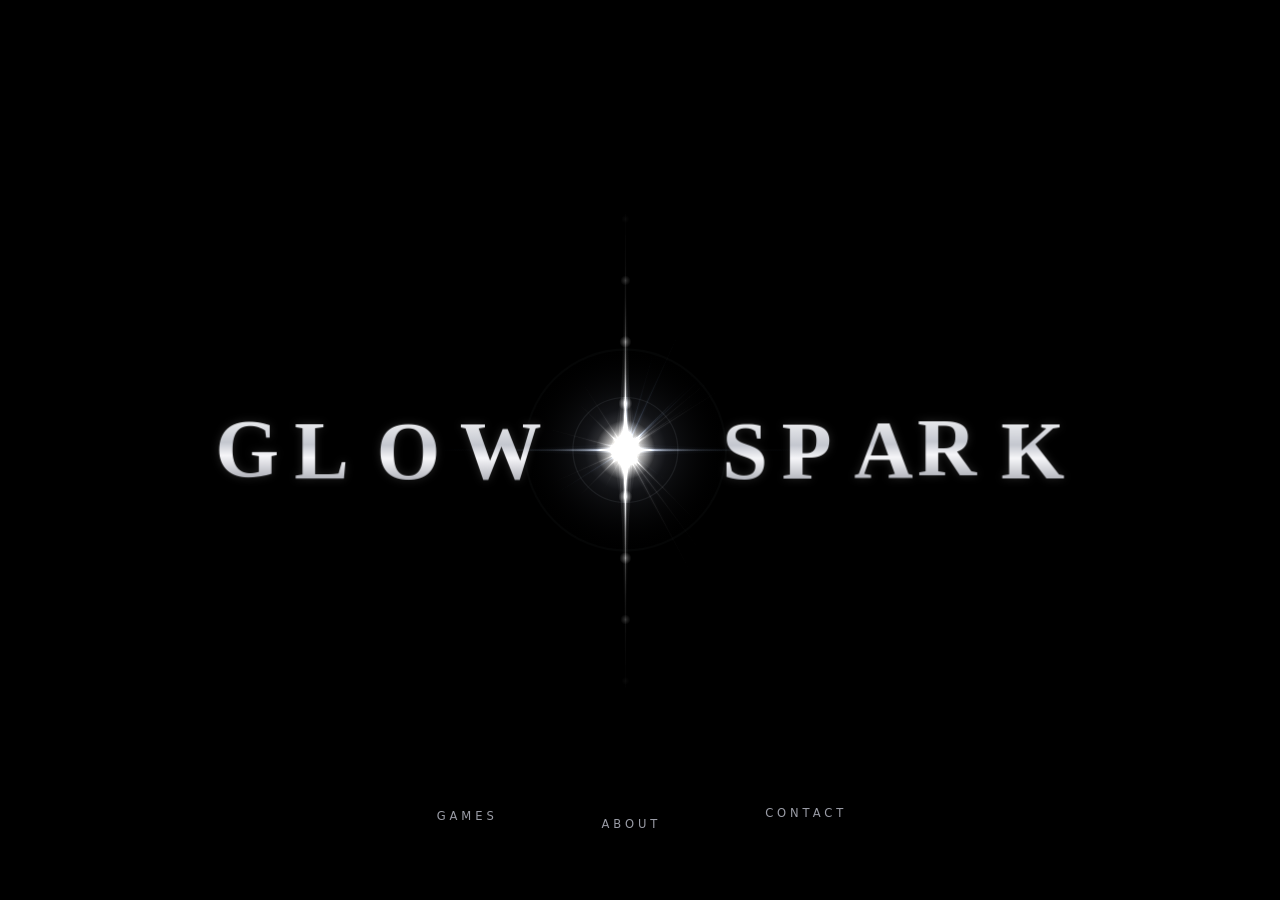
==== commit b632ca1a: "Update index.html" ====
--- a/index.html
+++ b/index.html
@@ -67,7 +67,7 @@
 <nav class="nav" style="pointer-events:auto"><button type="button" data-p="games">GAMES</button><button type="button" data-p="about">ABOUT</button><button type="button" data-p="contact">CONTACT</button></nav>
 <div class="veil" id="veil">
 <section class="card" id="p-games" role="dialog" aria-label="Игры"><button class="x" type="button" aria-label="Закрыть">×</button><h2>Игры</h2>
-<a class="game" href="about.html"><img src="[data-uri]" alt="Лесная вышка ночью, в окне горит свет" width="640" height="530"><div class="gi"><h3>Fireward</h3><p class="tag">Хоррор-выживание для Android</p><p>Ты лесной смотритель на вышке. Дорогу завалило, помощь придёт нескоро, а ночью в лесу кто-то ходит. Держи свет, найди еду, не дай лесу сгореть.</p><span class="badge">Скоро в Google Play</span></div></a></section>
+<a class="game" href="about.html"><img src="[data-uri]" alt="Лесная вышка ночью, в окне горит свет" width="640" height="530"><div class="gi"><h3>Fireward</h3><p class="tag">Хоррор-выживание для Android</p><p>Ты лесной смотритель на вышке. Дорогу завалило, помощь придёт нескоро, а ночью в лесу кто-то ходит. Держи свет, найди еду, не дай лесу сгореть.</p><span class="badge">Google Play</span></div></a></section>
 <section class="card" id="p-about" role="dialog" aria-label="О студии"><button class="x" type="button" aria-label="Закрыть">×</button><p class="only">Инди разработчик игр</p></section>
 <section class="card" id="p-contact" role="dialog" aria-label="Связь"><button class="x" type="button" aria-label="Закрыть">×</button><h2>Связь</h2>
 <p>Вопросы, баги и предложения пиши на почту:</p>
